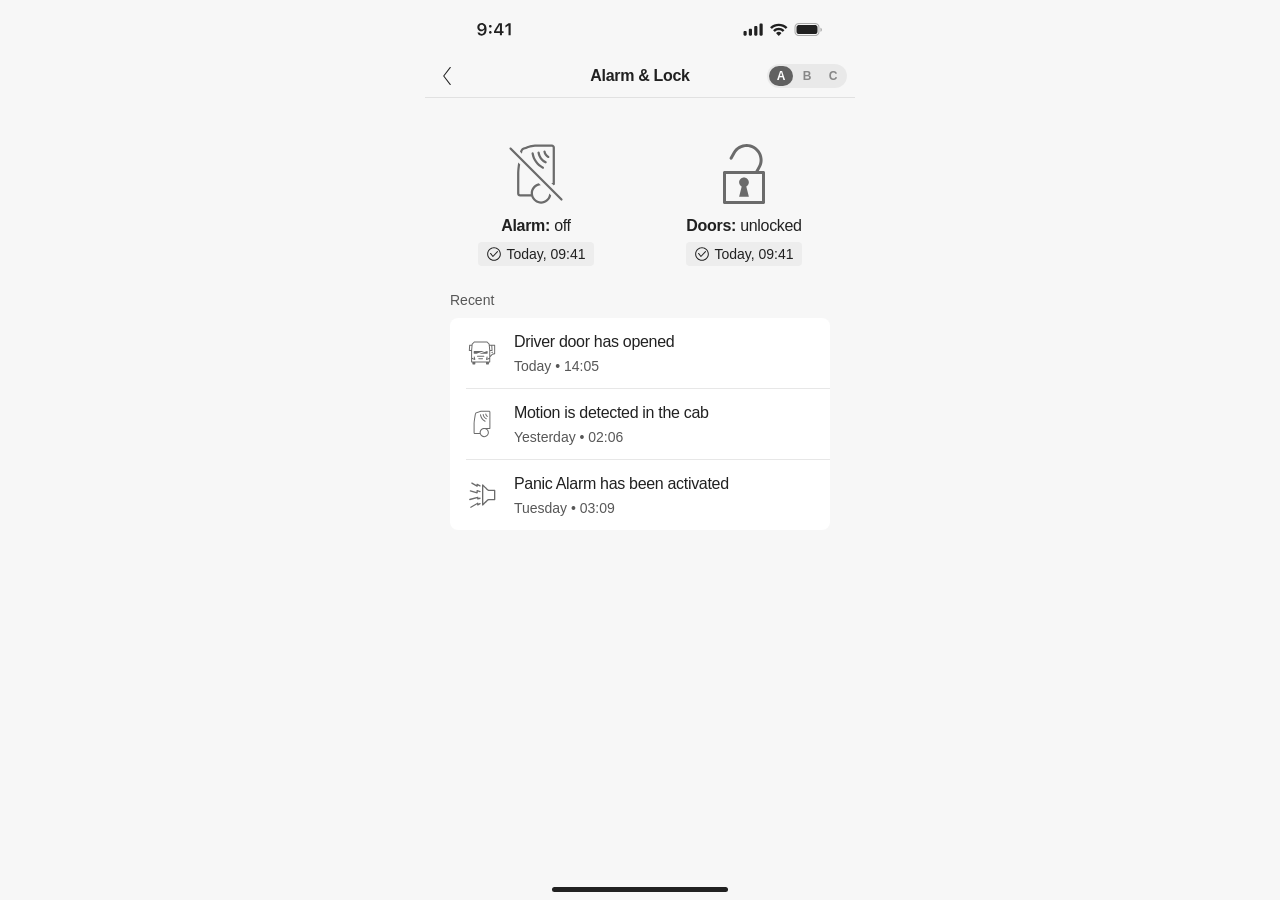
==== a/index.html @ dab9d2a7 "Add Alarm & Lock user-test prototype with three alternatives Prototype for the Peterbäck user test (" ====
<!doctype html>
<html lang="en">
<head>
  <meta charset="utf-8" />
  <meta name="viewport" content="width=device-width, initial-scale=1, viewport-fit=cover" />
  <title>Alarm &amp; Lock</title>
  <link rel="stylesheet" href="styles.css" />
</head>
<body>
  <div class="screen">
    <!-- App bar top and Status bar - iOS -->
    <header class="app-bar">
      <div class="status-bar">
        <img class="status-bar__time" src="../assets/icons/status-time.svg" alt="9:41" />
        <img class="status-bar__icons" src="../assets/icons/status-icons.svg" alt="" />
      </div>
      <nav class="nav-bar">
        <button class="icon-button" type="button" aria-label="Back" id="back-button">
          <img src="../assets/icons/chevron-left.svg" alt="" />
        </button>
        <h1 class="nav-bar__title">Alarm &amp; Lock</h1>
        <img class="nav-bar__divider" src="../assets/icons/divider-line-appbar.svg" alt="" />
      </nav>
    </header>

    <main class="content">
      <!-- Current alarm / door status -->
      <section class="status-overview" aria-label="Current status">
        <div class="status-item">
          <img class="status-item__icon" src="../assets/icons/motion-sensor-cab-disabled.svg" alt="" draggable="false" />
          <p class="status-item__label"><strong>Alarm:</strong> <span>off</span></p>
          <span class="tag">
            <img class="tag__icon" src="../assets/icons/checkmark-circle.svg" alt="" draggable="false" />
            <span>Today, 09:41</span>
          </span>
        </div>
        <div class="status-item">
          <img class="status-item__icon" src="../assets/icons/lock-unlocked.svg" alt="" draggable="false" />
          <p class="status-item__label"><strong>Doors:</strong> <span>unlocked</span></p>
          <span class="tag">
            <img class="tag__icon" src="../assets/icons/checkmark-circle.svg" alt="" draggable="false" />
            <span>Today, 09:41</span>
          </span>
        </div>
      </section>

      <!-- Event history, rendered from data in app.js -->
      <div class="history" id="history"></div>
    </main>

    <div class="home-indicator" aria-hidden="true"><span></span></div>
  </div>

  <script src="app.js"></script>
  <script src="../switcher.js?v=20261110n"></script>
</body>
</html>
---- a/styles.css ----
/*
 * Alarm & Lock screen (Figma "My truck", node 1:20910; 430px wide, 1x).
 */

:root {
  /* color */
  --color-background-default: #f7f7f7;
  --color-surface-card: #ffffff;
  --color-surface-tag: #ededed;
  --color-text-primary: #212121;
  --color-text-secondary: #575757;

  /* radius */
  --radius-default: 4px;
  --radius-large: 8px;

  /* typography (SF Pro in the design = the Apple system font) */
  --font-family: -apple-system, BlinkMacSystemFont, "SF Pro Text", "SF Pro", "Helvetica Neue", Arial, sans-serif;
  --body-size: 16px;
  --body-line-height: 24px;
  --body-letter-spacing: -0.3125px;
  --caption-size: 14px;
  --caption-line-height: 20px;
  --caption-letter-spacing: -0.0104px;

  /* layout */
  --page-gutter: 25px;
}

*,
*::before,
*::after {
  box-sizing: border-box;
}

html,
body {
  margin: 0;
  background: var(--color-background-default);
  color: var(--color-text-primary);
  font-family: var(--font-family);
  -webkit-font-smoothing: antialiased;
}

p,
h1 {
  margin: 0;
}

img {
  display: block;
}

.screen {
  max-width: 430px;
  min-height: 100vh;
  margin: 0 auto;
  display: flex;
  flex-direction: column;
  background: var(--color-background-default);
}

/* ---------- App bar ---------- */

.app-bar {
  position: sticky;
  top: 0;
  z-index: 1;
  background: var(--color-background-default);
}

.status-bar {
  display: flex;
  justify-content: space-between;
  min-height: 54px;
}

.status-bar__time {
  width: 138px;
  height: 54px;
}

.status-bar__icons {
  width: 143px;
  height: 54px;
}

.nav-bar {
  position: relative;
  display: flex;
  align-items: center;
}

.icon-button {
  display: flex;
  align-items: center;
  justify-content: center;
  padding: 10px;
  border: 0;
  border-radius: 99px;
  background: transparent;
  cursor: pointer;
}

.icon-button:active {
  background: rgba(20, 20, 20, 0.08);
}

.icon-button img {
  width: 24px;
  height: 24px;
}

.nav-bar__title {
  position: absolute;
  left: 50%;
  top: 50%;
  transform: translate(-50%, -50%);
  font-size: 16px;
  line-height: 24px;
  font-weight: 700;
  letter-spacing: var(--body-letter-spacing);
  white-space: nowrap;
}

.nav-bar__divider {
  position: absolute;
  left: 0;
  right: 0;
  bottom: 0;
  width: 100%;
  height: 1px;
}

/* ---------- Status overview ---------- */

.content {
  flex: 1;
}

/* Status display only: the icons, labels and tags are not tappable. */
.status-overview {
  user-select: none;
  -webkit-user-select: none;
  -webkit-touch-callout: none;
  -webkit-tap-highlight-color: transparent;
  cursor: default;
}

.status-overview img {
  pointer-events: none;
  -webkit-user-drag: none;
}

.status-overview {
  display: flex;
  justify-content: center;
  gap: 48px;
  margin-top: 32px;
  padding: 8px 0;
}

.status-item {
  width: 160px;
  display: flex;
  flex-direction: column;
  align-items: center;
  gap: 4px;
}

.status-item__icon {
  width: 72px;
  height: 72px;
}

.status-item__label {
  font-size: var(--body-size);
  line-height: var(--body-line-height);
  letter-spacing: var(--body-letter-spacing);
  white-space: nowrap;
}

.status-item__label strong {
  font-weight: 700;
}

.tag {
  display: inline-flex;
  align-items: center;
  gap: 4px;
  min-height: 24px;
  padding: 2px 8px;
  border-radius: var(--radius-default);
  background: var(--color-surface-tag);
  font-size: var(--caption-size);
  line-height: var(--caption-line-height);
  letter-spacing: var(--caption-letter-spacing);
  white-space: nowrap;
}

.tag__icon {
  width: 16px;
  height: 16px;
}

/* ---------- History list ---------- */

.history {
  display: flex;
  flex-direction: column;
  gap: 32px;
  margin-top: 16px;
  padding: 0 var(--page-gutter) 32px;
}

.list-group {
  display: flex;
  flex-direction: column;
  gap: 8px;
}

.list-group__label {
  color: var(--color-text-secondary);
  font-size: var(--caption-size);
  line-height: var(--caption-line-height);
  letter-spacing: var(--caption-letter-spacing);
}

.list {
  margin: 0;
  padding: 0;
  list-style: none;
  border-radius: var(--radius-large);
  background: var(--color-surface-card);
  overflow: hidden;
}

.list-item {
  padding-left: 16px;
}

.list-item__content {
  display: flex;
  align-items: center;
  gap: 16px;
  padding: 12px 16px 12px 0;
}

.list-item__icon {
  position: relative;
  flex-shrink: 0;
  width: 32px;
  height: 32px;
}

.list-item__icon img {
  width: 32px;
  height: 32px;
}

/* Trailer icon: the shape sits inset inside its 32px icon box, as in Figma. */
.list-item__icon img.icon-shape--trailer {
  position: absolute;
  top: 30.36%;
  left: 19.64%;
  width: 19.43px;
  height: 14.29px;
}

.list-item__text {
  flex: 1;
  min-width: 0;
  display: flex;
  flex-direction: column;
  gap: 2px;
}

.list-item__title {
  font-size: var(--body-size);
  line-height: var(--body-line-height);
  letter-spacing: var(--body-letter-spacing);
}

.list-item__meta {
  color: var(--color-text-secondary);
  font-size: var(--caption-size);
  line-height: var(--caption-line-height);
  letter-spacing: var(--caption-letter-spacing);
}

.list-item__divider {
  width: 100%;
  height: 1px;
}

/* ---------- Home indicator ---------- */

.home-indicator {
  position: sticky;
  bottom: 0;
  padding: 8px 127px;
  background: var(--color-background-default);
}

.home-indicator span {
  display: block;
  height: 5px;
  border-radius: 100px;
  background: var(--color-text-primary);
}
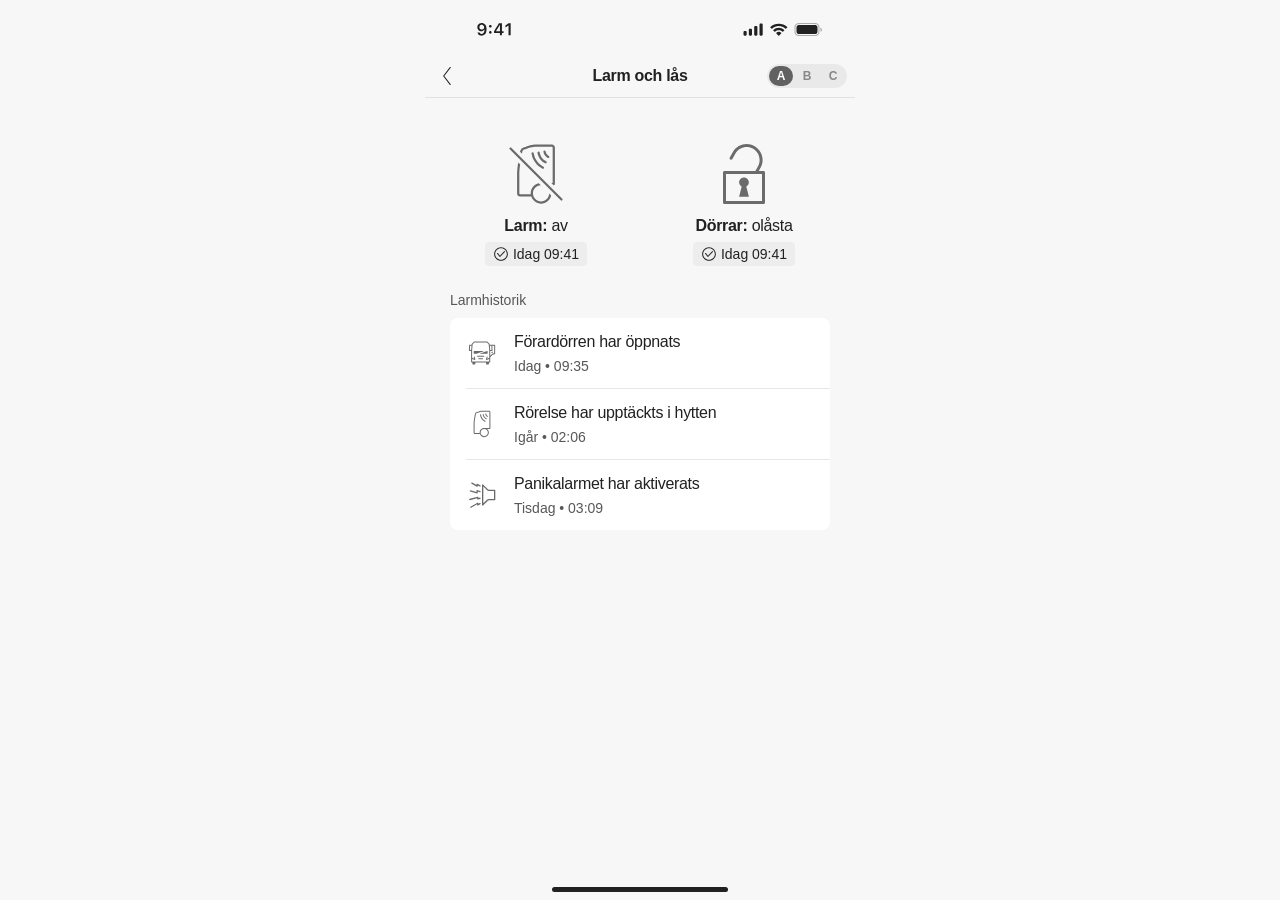
==== commit 4a1f6e85: "Prepare user-test prototype for Peterbäck - Start flow before Alarm & Lock: vehicle list and dashboa" ====
--- a/a/index.html
+++ b/a/index.html
@@ -1,9 +1,9 @@
 <!doctype html>
-<html lang="en">
+<html lang="sv">
 <head>
   <meta charset="utf-8" />
   <meta name="viewport" content="width=device-width, initial-scale=1, viewport-fit=cover" />
-  <title>Alarm &amp; Lock</title>
+  <title>Larm och lås</title>
   <link rel="stylesheet" href="styles.css" />
 </head>
 <body>
@@ -15,31 +15,31 @@
         <img class="status-bar__icons" src="../assets/icons/status-icons.svg" alt="" />
       </div>
       <nav class="nav-bar">
-        <button class="icon-button" type="button" aria-label="Back" id="back-button">
+        <button class="icon-button" type="button" aria-label="Tillbaka" id="back-button">
           <img src="../assets/icons/chevron-left.svg" alt="" />
         </button>
-        <h1 class="nav-bar__title">Alarm &amp; Lock</h1>
+        <h1 class="nav-bar__title">Larm och lås</h1>
         <img class="nav-bar__divider" src="../assets/icons/divider-line-appbar.svg" alt="" />
       </nav>
     </header>
 
     <main class="content">
       <!-- Current alarm / door status -->
-      <section class="status-overview" aria-label="Current status">
+      <section class="status-overview" aria-label="Aktuellt läge">
         <div class="status-item">
           <img class="status-item__icon" src="../assets/icons/motion-sensor-cab-disabled.svg" alt="" draggable="false" />
-          <p class="status-item__label"><strong>Alarm:</strong> <span>off</span></p>
+          <p class="status-item__label"><strong>Larm:</strong> <span>av</span></p>
           <span class="tag">
             <img class="tag__icon" src="../assets/icons/checkmark-circle.svg" alt="" draggable="false" />
-            <span>Today, 09:41</span>
+            <span>Idag 09:41</span>
           </span>
         </div>
         <div class="status-item">
           <img class="status-item__icon" src="../assets/icons/lock-unlocked.svg" alt="" draggable="false" />
-          <p class="status-item__label"><strong>Doors:</strong> <span>unlocked</span></p>
+          <p class="status-item__label"><strong>Dörrar:</strong> <span>olåsta</span></p>
           <span class="tag">
             <img class="tag__icon" src="../assets/icons/checkmark-circle.svg" alt="" draggable="false" />
-            <span>Today, 09:41</span>
+            <span>Idag 09:41</span>
           </span>
         </div>
       </section>
@@ -51,7 +51,7 @@
     <div class="home-indicator" aria-hidden="true"><span></span></div>
   </div>
 
-  <script src="app.js"></script>
-  <script src="../switcher.js?v=20261110n"></script>
+  <script src="app.js?v=20261111j"></script>
+  <script src="../switcher.js?v=20261111c"></script>
 </body>
 </html>
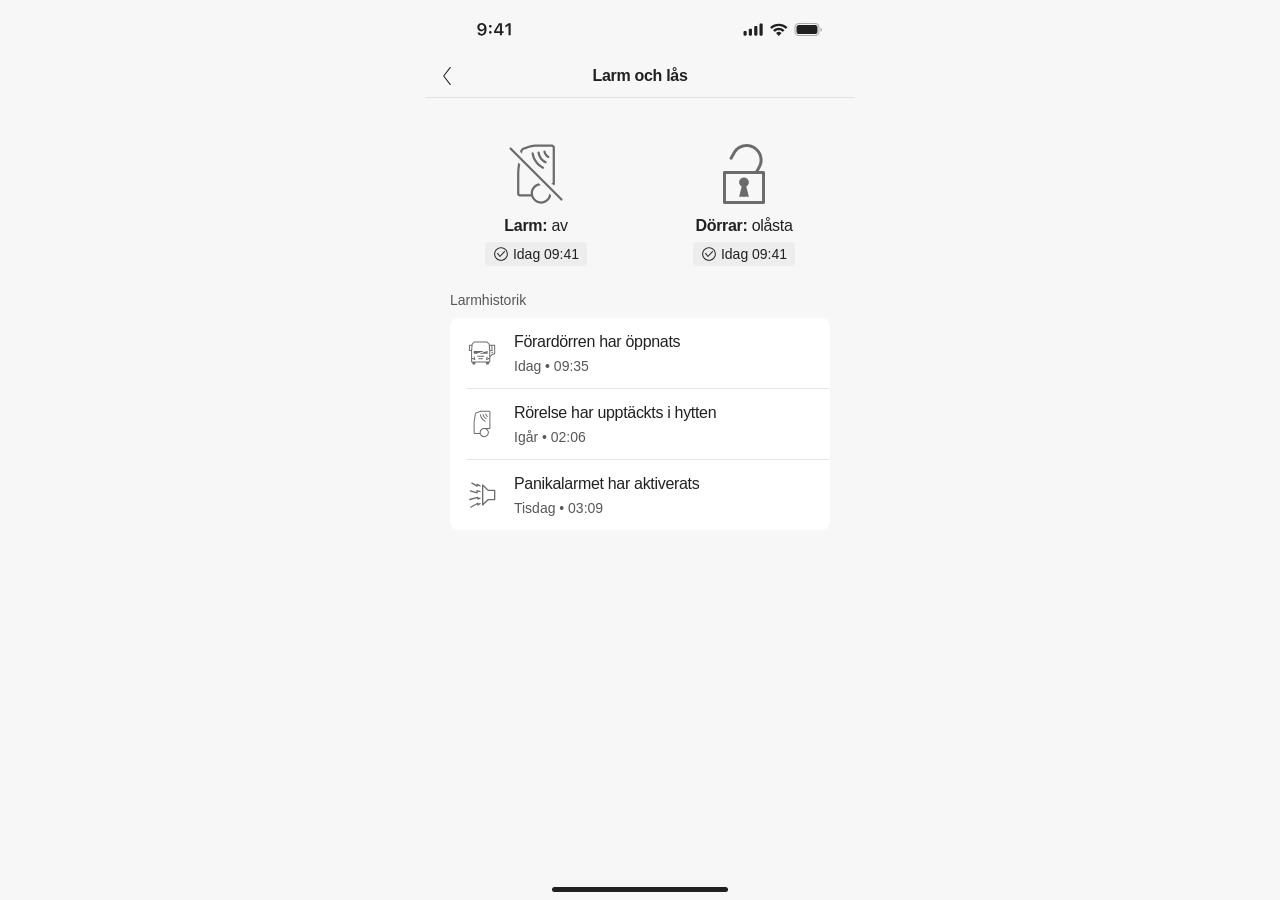
==== commit 5e1f9e36: "Hide the A/B/C switcher from participants The moderator shows it by holding the status bar for about" ====
--- a/a/index.html
+++ b/a/index.html
@@ -52,6 +52,6 @@
   </div>
 
   <script src="app.js?v=20261111j"></script>
-  <script src="../switcher.js?v=20261111c"></script>
+  <script src="../switcher.js?v=20261111d"></script>
 </body>
 </html>
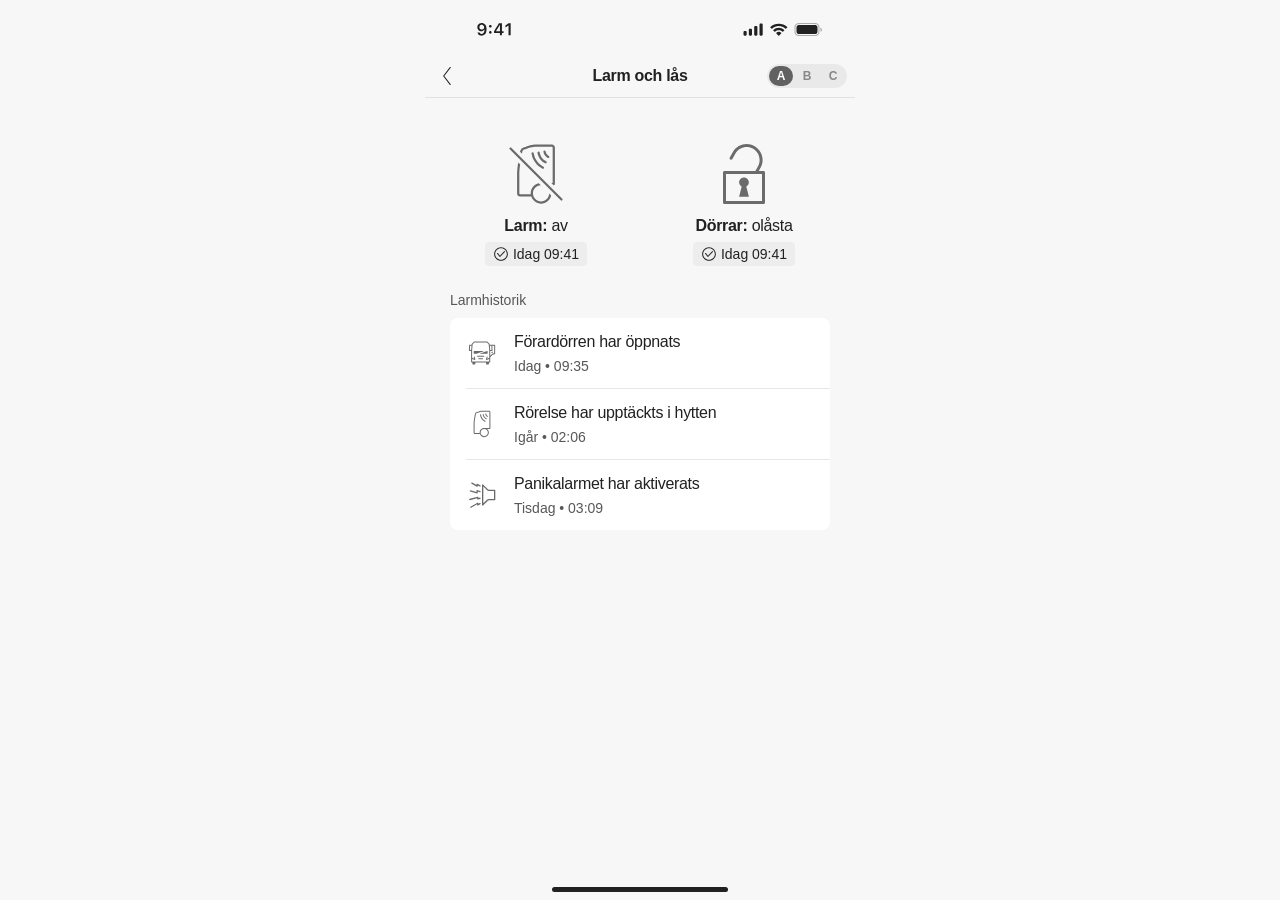
==== commit d3bf0ff9: "Show the A/B/C switcher by default again The moderator guides participants when to switch. Holding t" ====
--- a/a/index.html
+++ b/a/index.html
@@ -52,6 +52,6 @@
   </div>
 
   <script src="app.js?v=20261111j"></script>
-  <script src="../switcher.js?v=20261111d"></script>
+  <script src="../switcher.js?v=20261111e"></script>
 </body>
 </html>
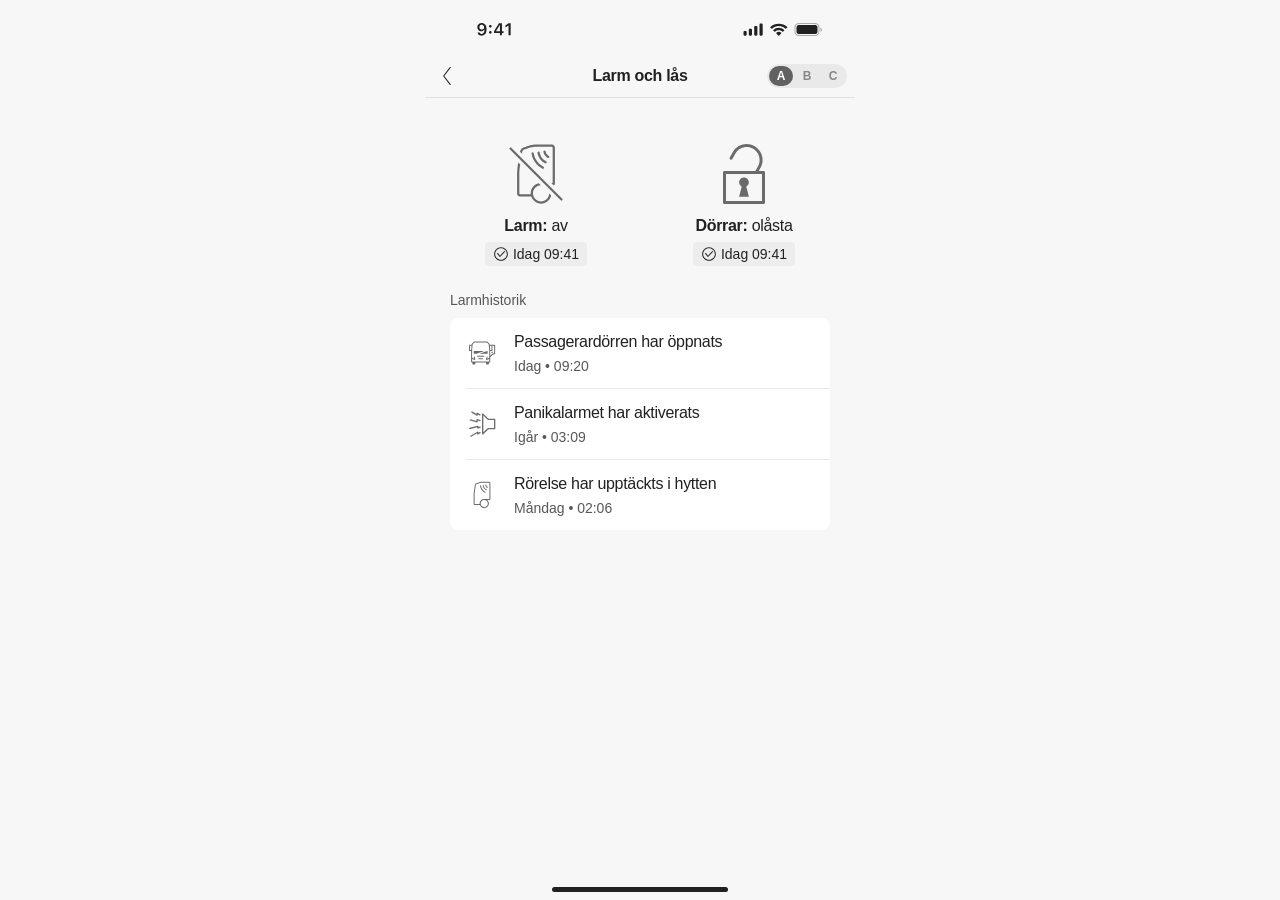
==== commit 2d81052d: "Give each alternative its own situation in a session The first alternative shows situation 1 (driver" ====
--- a/a/index.html
+++ b/a/index.html
@@ -51,7 +51,7 @@
     <div class="home-indicator" aria-hidden="true"><span></span></div>
   </div>
 
-  <script src="app.js?v=20261111j"></script>
-  <script src="../switcher.js?v=20261111e"></script>
+  <script src="app.js?v=20261111l"></script>
+  <script src="../switcher.js?v=20261111f"></script>
 </body>
 </html>
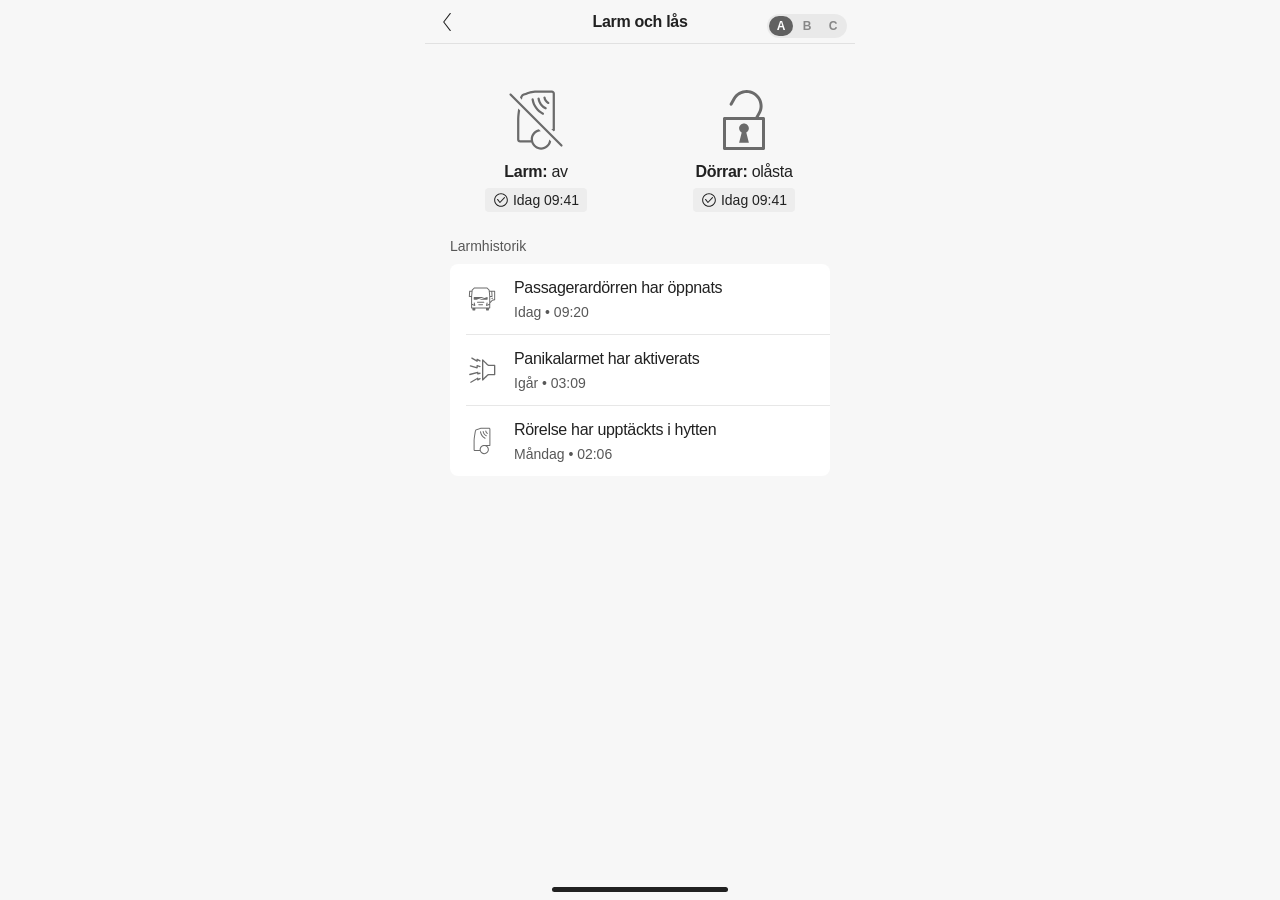
==== commit 4f4b027d: "Remove the drawn iOS status bar from all prototype screens The phone shows its own status bar, so th" ====
--- a/a/index.html
+++ b/a/index.html
@@ -4,16 +4,12 @@
   <meta charset="utf-8" />
   <meta name="viewport" content="width=device-width, initial-scale=1, viewport-fit=cover" />
   <title>Larm och lås</title>
-  <link rel="stylesheet" href="styles.css" />
+  <link rel="stylesheet" href="styles.css?v=20261111g" />
 </head>
 <body>
   <div class="screen">
-    <!-- App bar top and Status bar - iOS -->
+    <!-- App bar (no fake iOS status bar: the phone shows its own) -->
     <header class="app-bar">
-      <div class="status-bar">
-        <img class="status-bar__time" src="../assets/icons/status-time.svg" alt="9:41" />
-        <img class="status-bar__icons" src="../assets/icons/status-icons.svg" alt="" />
-      </div>
       <nav class="nav-bar">
         <button class="icon-button" type="button" aria-label="Tillbaka" id="back-button">
           <img src="../assets/icons/chevron-left.svg" alt="" />
@@ -52,6 +48,6 @@
   </div>
 
   <script src="app.js?v=20261111l"></script>
-  <script src="../switcher.js?v=20261111f"></script>
+  <script src="../switcher.js?v=20261111g"></script>
 </body>
 </html>
--- a/a/styles.css
+++ b/a/styles.css
@@ -67,6 +67,7 @@
   top: 0;
   z-index: 1;
   background: var(--color-background-default);
+  padding-top: env(safe-area-inset-top);
 }
 
 .status-bar {
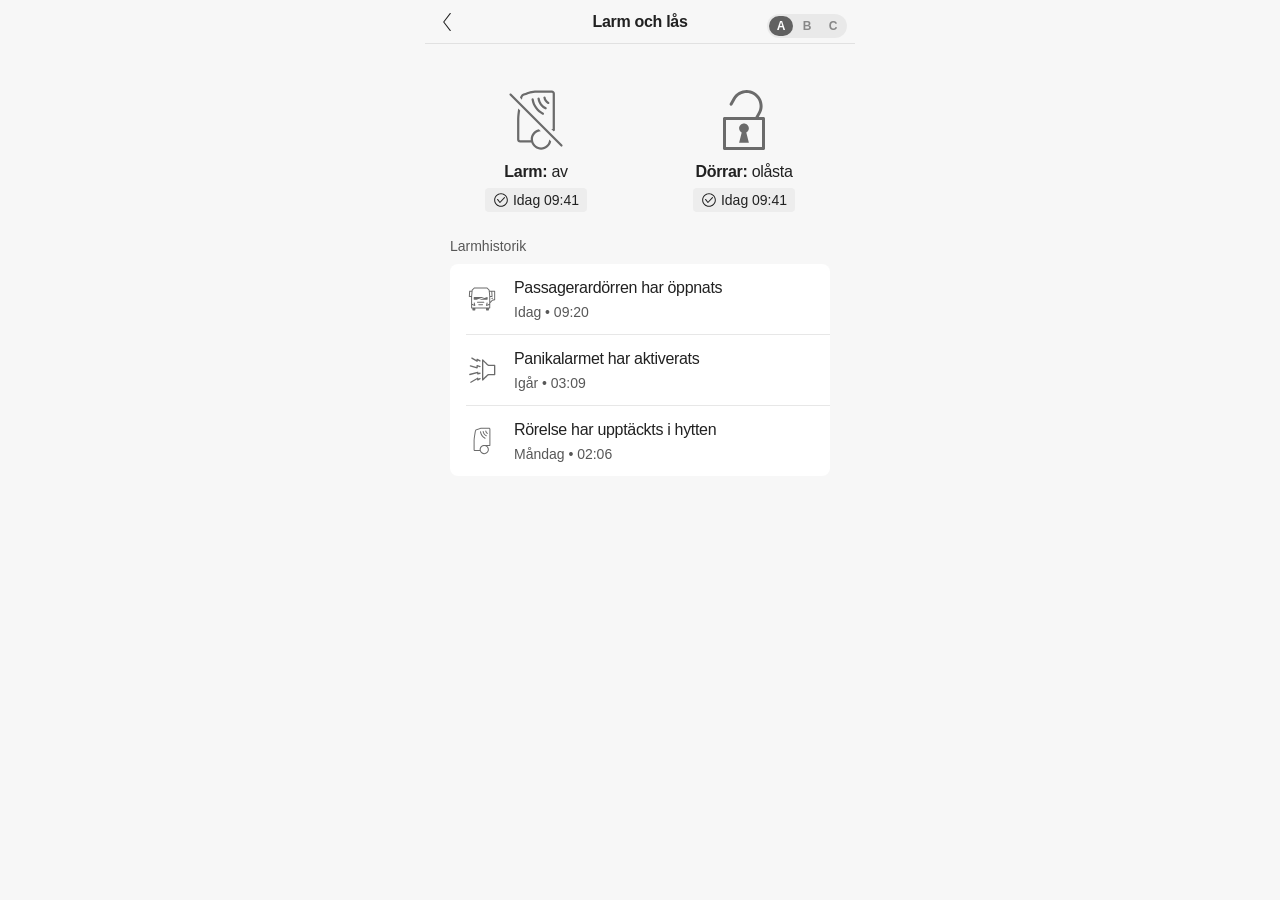
==== commit 70313778: "Remove the drawn home indicator; keep content clear of the real one Co-Authored-By: Claude Opus 5.5 " ====
--- a/a/index.html
+++ b/a/index.html
@@ -4,7 +4,7 @@
   <meta charset="utf-8" />
   <meta name="viewport" content="width=device-width, initial-scale=1, viewport-fit=cover" />
   <title>Larm och lås</title>
-  <link rel="stylesheet" href="styles.css?v=20261111g" />
+  <link rel="stylesheet" href="styles.css?v=20261111h" />
 </head>
 <body>
   <div class="screen">
@@ -44,7 +44,6 @@
       <div class="history" id="history"></div>
     </main>
 
-    <div class="home-indicator" aria-hidden="true"><span></span></div>
   </div>
 
   <script src="app.js?v=20261111l"></script>
--- a/a/styles.css
+++ b/a/styles.css
@@ -294,18 +294,9 @@
   height: 1px;
 }
 
-/* ---------- Home indicator ---------- */
-
-.home-indicator {
-  position: sticky;
-  bottom: 0;
-  padding: 8px 127px;
-  background: var(--color-background-default);
-}
-
-.home-indicator span {
-  display: block;
-  height: 5px;
-  border-radius: 100px;
-  background: var(--color-text-primary);
-}
+/* ---------- Bottom of the screen ----------
+   No drawn home indicator: the phone shows its own. Keep content clear of it (safe area). */
+
+.screen {
+  padding-bottom: env(safe-area-inset-bottom);
+}
